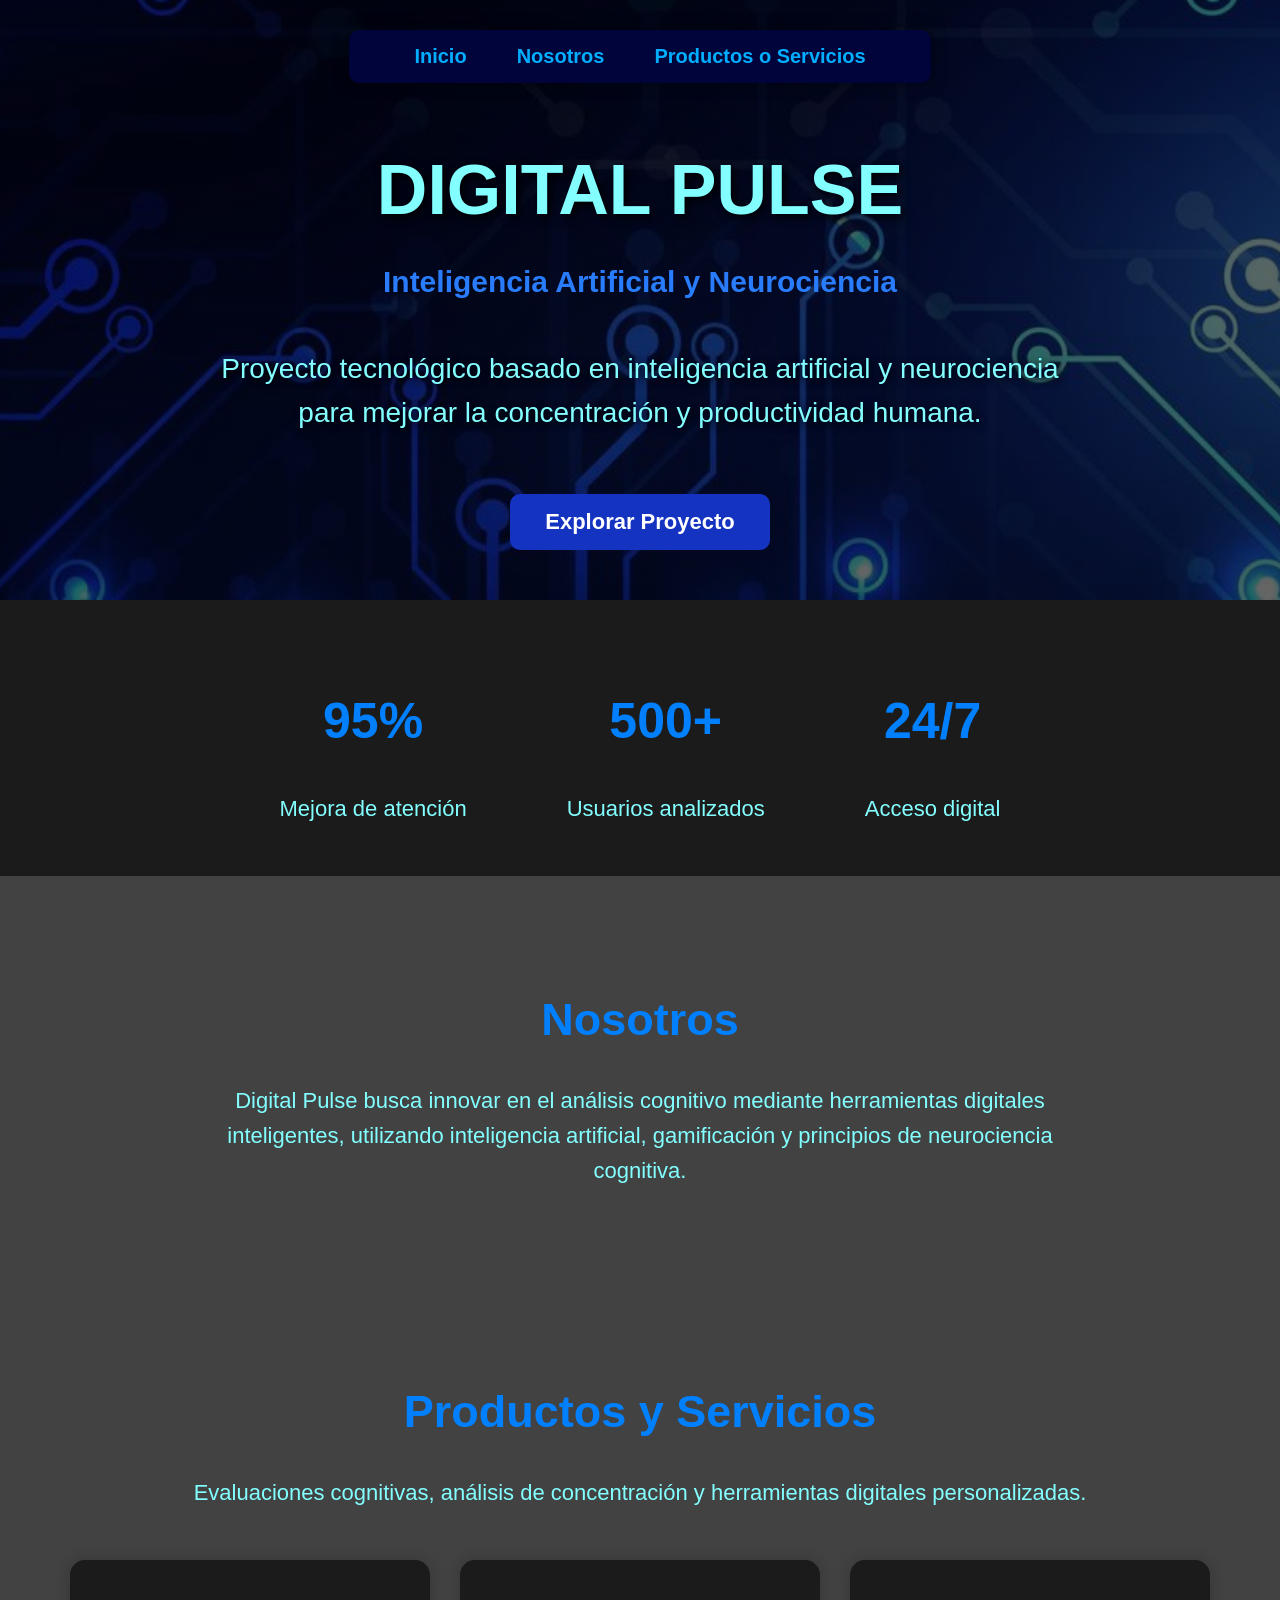
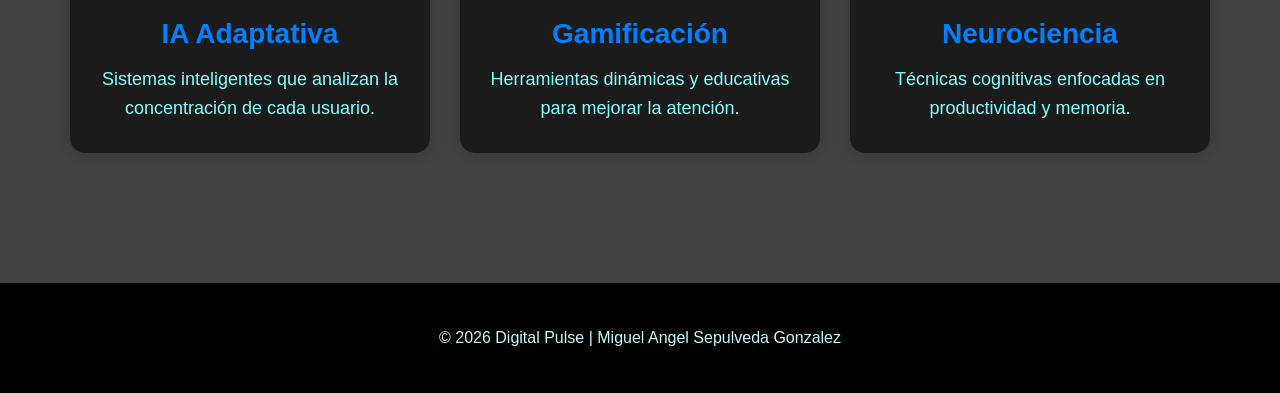
==== index.html @ 1dbd26b4 "Add files via upload" ====
<!DOCTYPE html>
<html lang="es">

<head>

    <meta charset="UTF-8">
    <meta name="viewport" content="width=device-width, initial-scale=1.0">

    <title>Digital Pulse</title>

    <link rel="stylesheet" href="estilos.css">

</head>

<body>


    <header>

        <!--Seccion menu-->

        <nav>

            <ul>

                <li><a href="#inicio">Inicio</a></li>
                <li><a href="#nosotros">Nosotros</a></li>
                <li><a href="#productos">Productos o Servicios</a></li>

            </ul>

        </nav>

        <!--Seccion inicio-->

        <div class="contenido">

            <h1 class="titulo">
                Digital Pulse
            </h1>

            <h2 class="subtitulo">
                Inteligencia Artificial y Neurociencia
            </h2>

            <p>
                Proyecto tecnológico basado en inteligencia artificial y neurociencia
                para mejorar la concentración y productividad humana.
            </p>

            <a href="#" class="boton">
                Explorar Proyecto
            </a>

        </div>

    </header>

    <!--Seccion estadisticas-->

    <section class="estadisticas">

        <div>
            <h2>95%</h2>
            <p>Mejora de atención</p>
        </div>

        <div>
            <h2>500+</h2>
            <p>Usuarios analizados</p>
        </div>

        <div>
            <h2>24/7</h2>
            <p>Acceso digital</p>
        </div>

    </section>

    <!--Seccion nosotros-->

    <section id="nosotros">

        <h2>Nosotros</h2>

        <p>
            Digital Pulse busca innovar en el análisis cognitivo mediante herramientas
            digitales inteligentes, utilizando inteligencia artificial, gamificación y
            principios de neurociencia cognitiva.
        </p>

    </section>

    <section id="productos">

        <h2>Productos y Servicios</h2>

        <p>
            Evaluaciones cognitivas, análisis de concentración y herramientas digitales
            personalizadas.
        </p>

        <!--Seccion cuadros-->

        <div class="tarjetas">

            <div class="card">

                <h3>IA Adaptativa</h3>

                <p>
                    Sistemas inteligentes que analizan la concentración de cada usuario.
                </p>

            </div>

            <div class="card">

                <h3>Gamificación</h3>

                <p>
                    Herramientas dinámicas y educativas para mejorar la atención.
                </p>

            </div>

            <div class="card">

                <h3>Neurociencia</h3>

                <p>
                    Técnicas cognitivas enfocadas en productividad y memoria.
                </p>

            </div>

        </div>

    </section>

    <!--Seccion pie de la pagina-->

    <footer>

        <p>
            © 2026 Digital Pulse | Miguel Angel Sepulveda Gonzalez
        </p>

    </footer>

</body>

</html>
---- estilos.css ----
/*Afecta toda la pagina*/

html{
    scroll-behavior:smooth;
}

body{
    margin:0;
    font-family: Arial, sans-serif;
    background:#424242;
}

/*El menu*/

nav{
    background:rgb(0, 4, 59);

    padding:15px 40px;

    border-radius:10px;

    box-shadow:0px 0px 15px rgba(0,0,0,0.5);
}

nav ul{
    list-style:none;

    display:flex;

    justify-content:center;

    margin:0;
    padding:0;
}

nav ul li{
    margin:0 25px;
}

nav ul li a{
    color:rgb(0, 174, 255);

    text-decoration:none;

    font-size:20px;
    font-weight:bold;
}

nav ul li a:hover{
    color:#0051ff;
}

/*Inicio*/

header{

    background:
    linear-gradient(rgba(0,0,0,0.6), rgba(0,0,0,0.6)),
    url("banner.jpg");

    background-size:cover;
    background-position:center;

    height:600px;

    color:rgb(131, 255, 255);

    display:flex;

    flex-direction:column;

    justify-content:center;

    align-items:center;

    text-align:center;
}

/*contenido*/

.contenido{

    max-width:900px;

    padding:20px;

    display:flex;

    flex-direction:column;

    align-items:center;

    justify-content:center;
}

/*titulo*/

.titulo{

    font-size:70px;

    margin-bottom:10px;

    text-transform:uppercase;

    text-shadow:3px 3px 10px black;
}

/*subtitulo*/

.subtitulo{

    font-size:30px;

    margin-bottom:20px;

    color:rgb(41, 125, 252);
}

/*texto del inicio*/

header p{

    font-size:28px;

    line-height:1.6;

    max-width:900px;

    text-shadow:2px 2px 8px black;
}

/*boton*/

.boton{

    margin-top:30px;

    display:inline-block;

    padding:15px 35px;

    background:#1333c0;

    color:rgb(255, 255, 255);

    text-decoration:none;

    font-size:22px;

    font-weight:bold;

    border-radius:10px;

    transition:0.3s;
}

.boton:hover{

    background:#0080ff;

    transform:scale(1.05);
}

/*estadisticas*/

.estadisticas{

    background:#1b1b1b;

    color:rgb(0, 255, 255);

    display:flex;

    justify-content:center;

    gap:100px;

    padding:50px;

    text-align:center;
}

.estadisticas h2{

    font-size:50px;

    color:#0080ff;
}

/*secciones*/

section{

    padding:80px 50px;

    text-align:center;
}

section h2{

    font-size:45px;

    color:#0080ff;
}

section p{

    font-size:22px;

    color:rgb(131, 255, 255);

    max-width:900px;

    margin:auto;

    line-height:1.6;
}

/*cuadros*/

.tarjetas{

    display:flex;

    justify-content:center;

    gap:30px;

    flex-wrap:wrap;

    margin-top:50px;
}

.card{

    background:#1b1b1b;

    width:300px;

    padding:30px;

    border-radius:15px;

    box-shadow:0px 0px 15px rgba(0,0,0,0.2);

    transition:0.3s;
}

.card:hover{

    transform:translateY(-10px);
}

.card h3{

    color:#0080ff;

    margin-bottom:15px;

    font-size:28px;
}

.card p{

    font-size:18px;
}

/*pie de la pagina*/

footer{

    background:black;

    color:rgb(194, 255, 255);

    text-align:center;

    padding:30px;

    margin-top:50px;
}
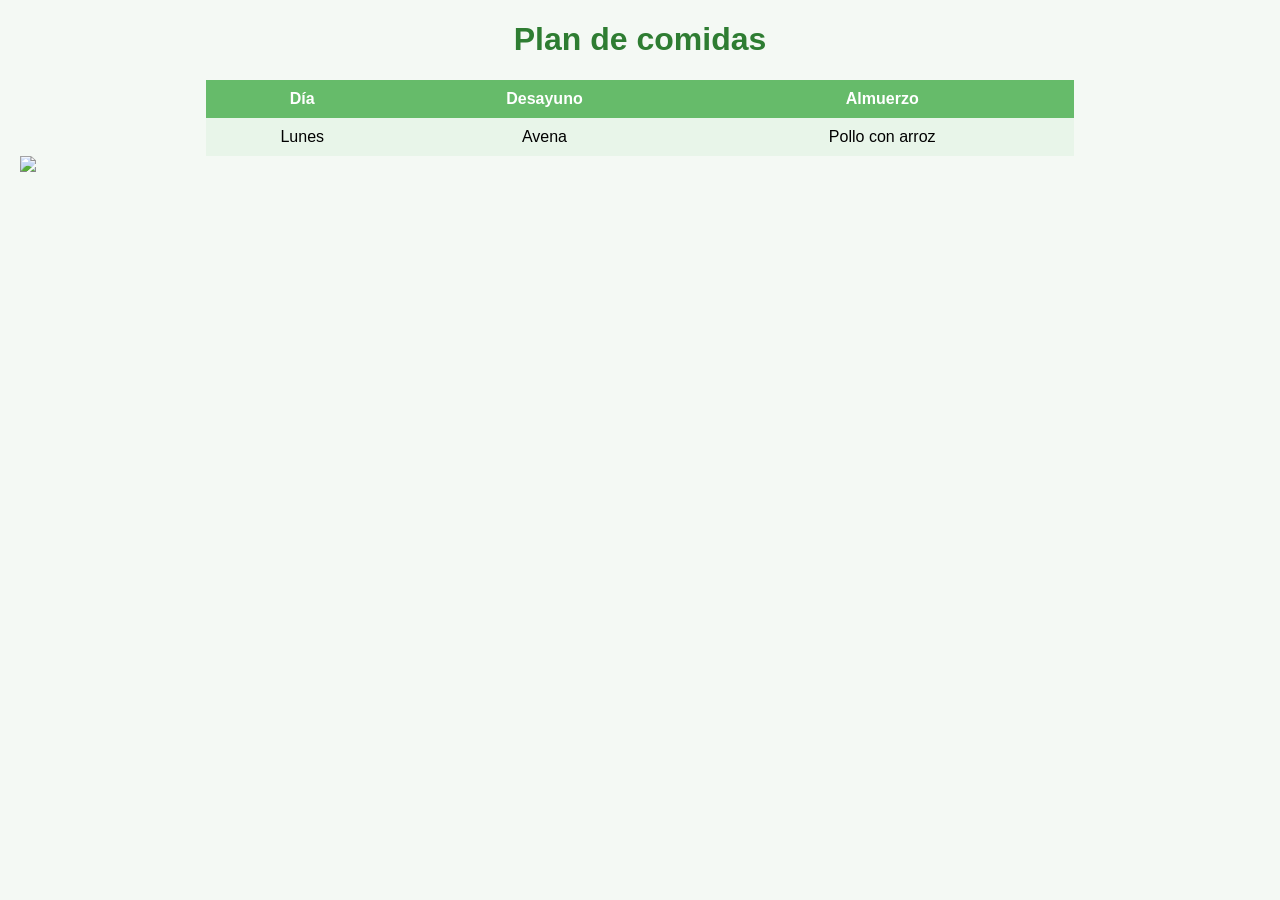
==== commit 3c230d3c: "Add files via upload" ====
--- a/index.html
+++ b/index.html
@@ -1,153 +1,75 @@
 <!DOCTYPE html>
 <html lang="es">
+<head>
+<meta charset="UTF-8">
+<title>Alimentación saludable</title>
+ 
+    <style>
+        body {
+            font-family: Arial, sans-serif;
+            background-color: #f4f9f4;
+            margin: 20px;
+        }
+ 
+        h1 {
+            color: #2e7d32;
+            text-align: center;
+        }
+ 
+        table {
+            width: 70%;
+            margin: auto;
+            border-collapse: collapse;
+            background-color: #ffffff;
+        }
+ 
+        th {
+            background-color: #66bb6a;
+            color: white;
+            padding: 10px;
+            text-align: center;
+        }
+ 
+        td {
+            padding: 10px;
+            text-align: center;
+        }
+ 
+        tr:nth-child(even) {
+            background-color: #e8f5e9;
+        }
+ 
+        tr:hover {
+            background-color: #c8e6c9;
+        }
+.imagen-avena.png {
+    display: block;
+    margin: 30px auto;
+    width: 400px;
+    border-radius: 15px;
+    box-shadow: 0 4px 8px rgba(0, 0, 0, 0.2);
+}
+</style>
+</head>
+ 
+<body>
+ 
+    <h1>Plan de comidas</h1>
+ 
+    <table>
+<tr>
+<th>Día</th>
+<th>Desayuno</th>
+<th>Almuerzo</th>
+</tr>
+ 
+        <tr>
+<td>Lunes</td>
+<td>Avena</td>
+<td>Pollo con arroz</td>
+</tr>
+</table>
 
-<head>
-
-    <meta charset="UTF-8">
-    <meta name="viewport" content="width=device-width, initial-scale=1.0">
-
-    <title>Digital Pulse</title>
-
-    <link rel="stylesheet" href="estilos.css">
-
-</head>
-
-<body>
-
-
-    <header>
-
-        <!--Seccion menu-->
-
-        <nav>
-
-            <ul>
-
-                <li><a href="#inicio">Inicio</a></li>
-                <li><a href="#nosotros">Nosotros</a></li>
-                <li><a href="#productos">Productos o Servicios</a></li>
-
-            </ul>
-
-        </nav>
-
-        <!--Seccion inicio-->
-
-        <div class="contenido">
-
-            <h1 class="titulo">
-                Digital Pulse
-            </h1>
-
-            <h2 class="subtitulo">
-                Inteligencia Artificial y Neurociencia
-            </h2>
-
-            <p>
-                Proyecto tecnológico basado en inteligencia artificial y neurociencia
-                para mejorar la concentración y productividad humana.
-            </p>
-
-            <a href="#" class="boton">
-                Explorar Proyecto
-            </a>
-
-        </div>
-
-    </header>
-
-    <!--Seccion estadisticas-->
-
-    <section class="estadisticas">
-
-        <div>
-            <h2>95%</h2>
-            <p>Mejora de atención</p>
-        </div>
-
-        <div>
-            <h2>500+</h2>
-            <p>Usuarios analizados</p>
-        </div>
-
-        <div>
-            <h2>24/7</h2>
-            <p>Acceso digital</p>
-        </div>
-
-    </section>
-
-    <!--Seccion nosotros-->
-
-    <section id="nosotros">
-
-        <h2>Nosotros</h2>
-
-        <p>
-            Digital Pulse busca innovar en el análisis cognitivo mediante herramientas
-            digitales inteligentes, utilizando inteligencia artificial, gamificación y
-            principios de neurociencia cognitiva.
-        </p>
-
-    </section>
-
-    <section id="productos">
-
-        <h2>Productos y Servicios</h2>
-
-        <p>
-            Evaluaciones cognitivas, análisis de concentración y herramientas digitales
-            personalizadas.
-        </p>
-
-        <!--Seccion cuadros-->
-
-        <div class="tarjetas">
-
-            <div class="card">
-
-                <h3>IA Adaptativa</h3>
-
-                <p>
-                    Sistemas inteligentes que analizan la concentración de cada usuario.
-                </p>
-
-            </div>
-
-            <div class="card">
-
-                <h3>Gamificación</h3>
-
-                <p>
-                    Herramientas dinámicas y educativas para mejorar la atención.
-                </p>
-
-            </div>
-
-            <div class="card">
-
-                <h3>Neurociencia</h3>
-
-                <p>
-                    Técnicas cognitivas enfocadas en productividad y memoria.
-                </p>
-
-            </div>
-
-        </div>
-
-    </section>
-
-    <!--Seccion pie de la pagina-->
-
-    <footer>
-
-        <p>
-            © 2026 Digital Pulse | Miguel Angel Sepulveda Gonzalez
-        </p>
-
-    </footer>
-
+<img src="Avena.png" style="display:block; margin:auto;">
 </body>
-
 </html>
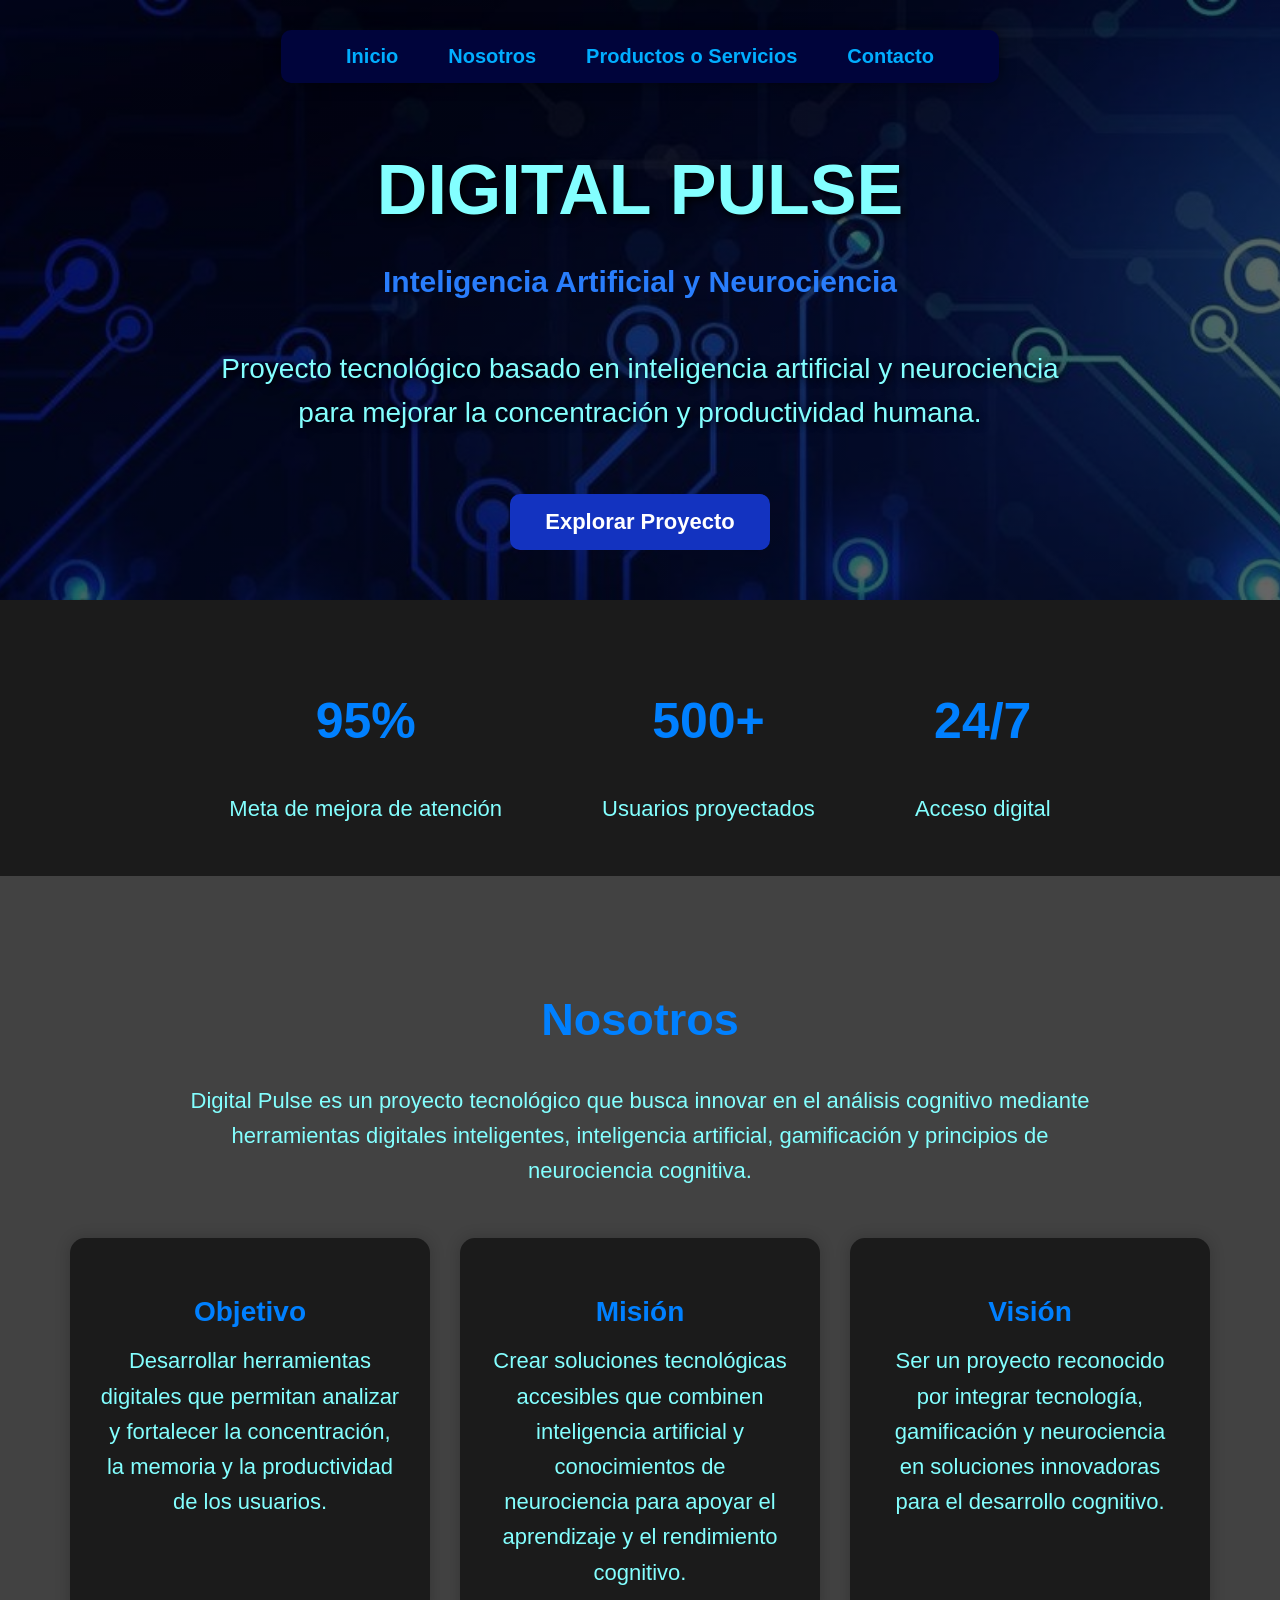
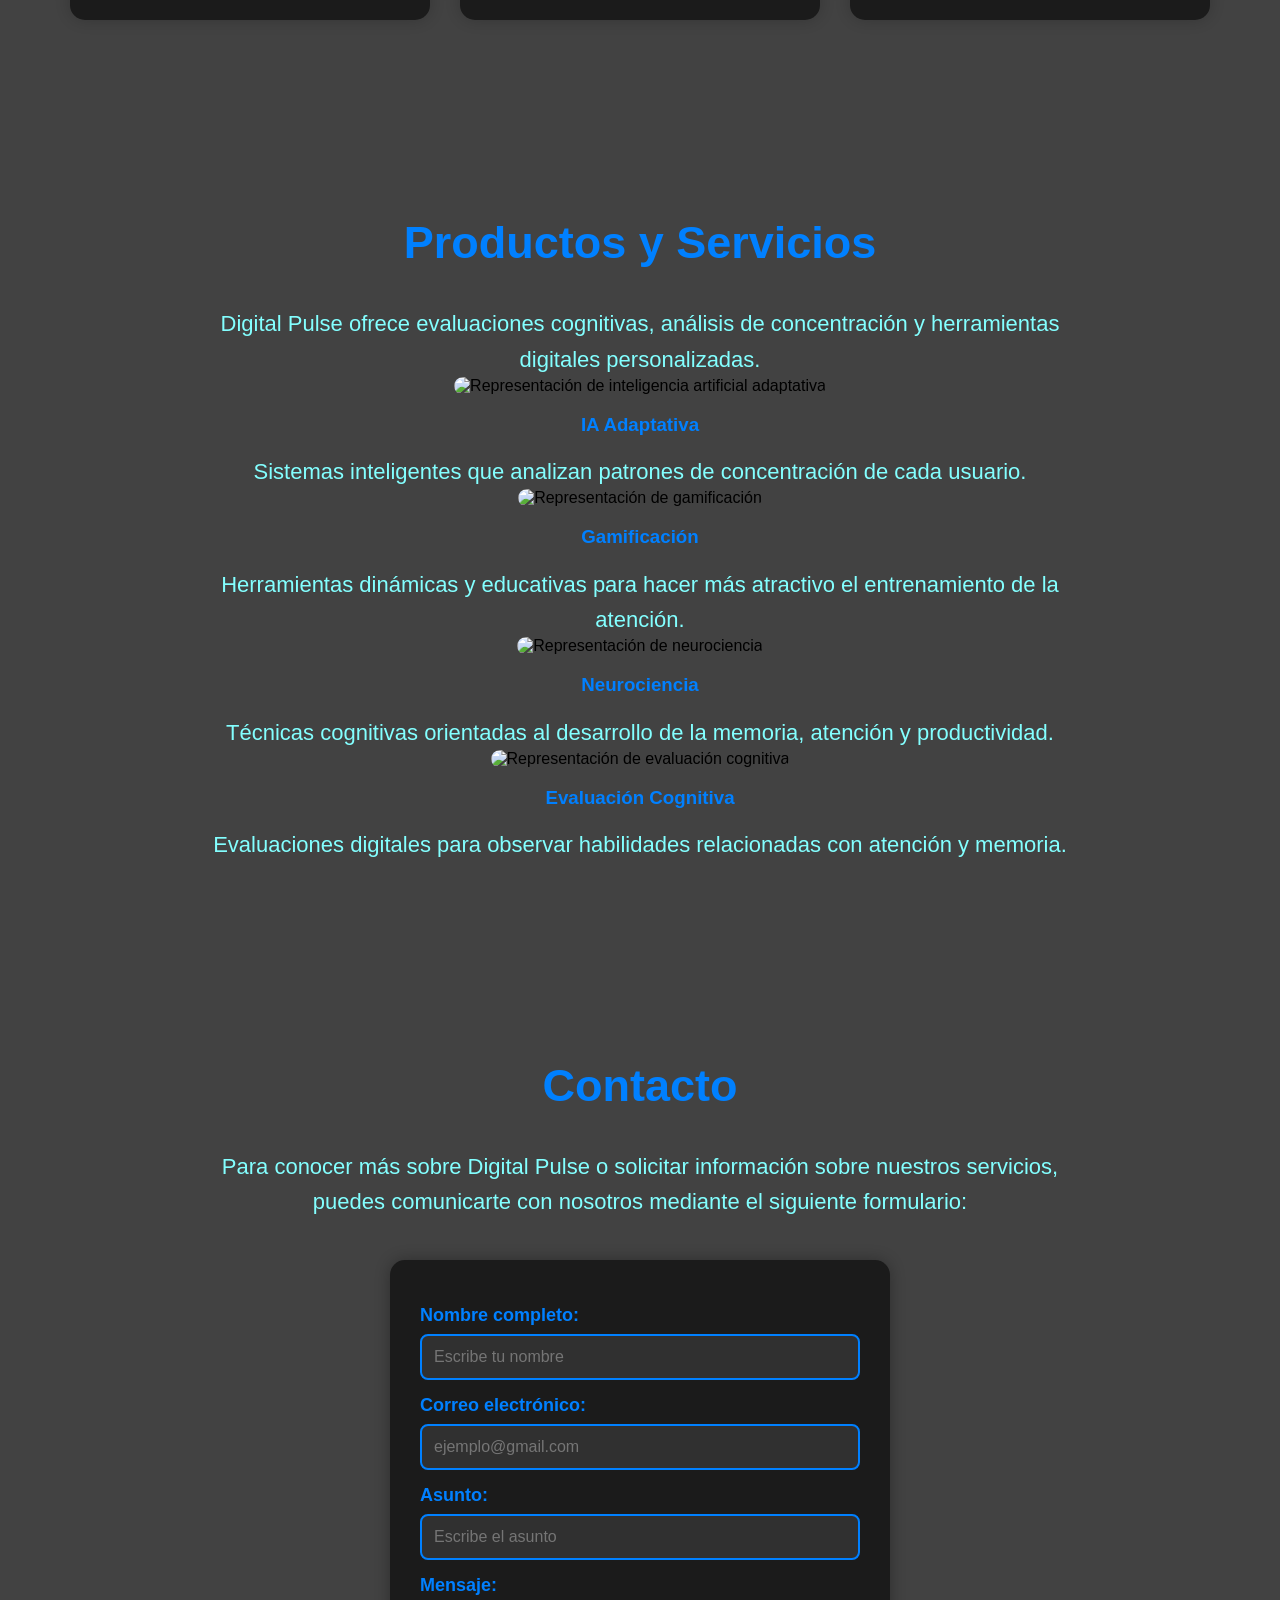
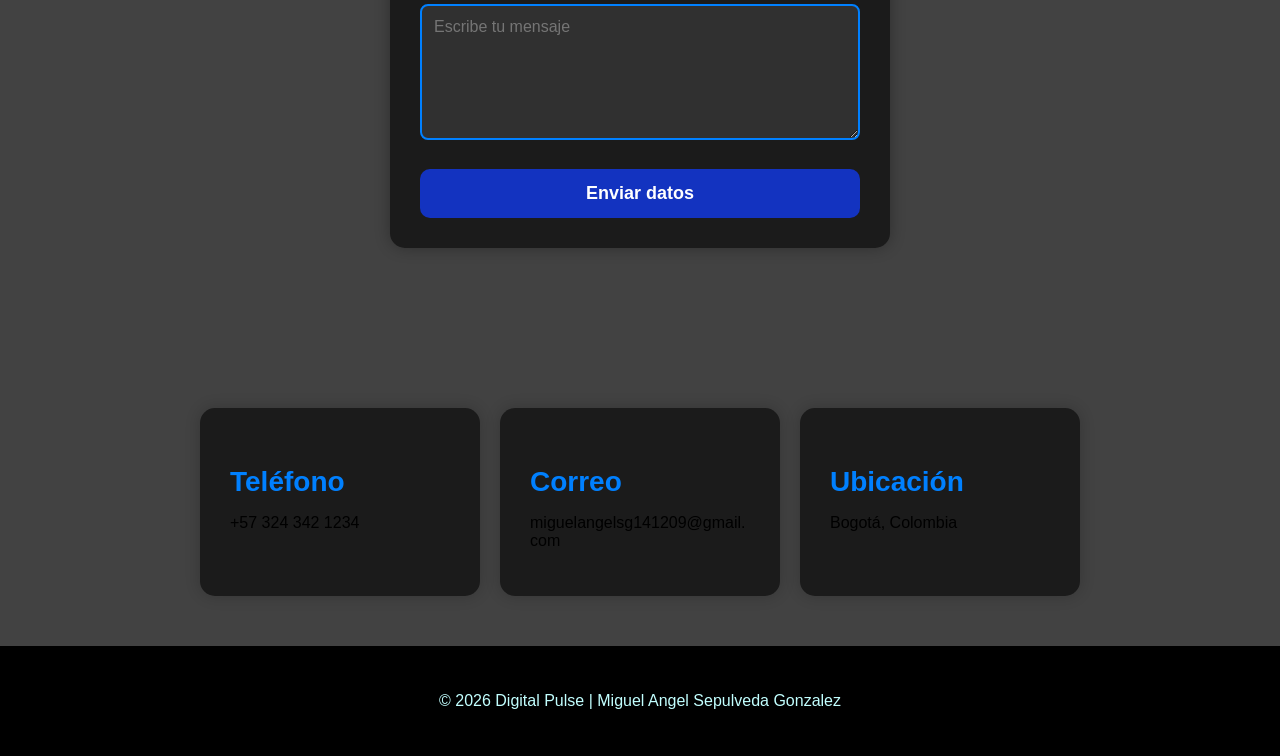
==== commit 252293a9: "Add files via upload" ====
--- a/index.html
+++ b/index.html
@@ -1,75 +1,413 @@
 <!DOCTYPE html>
 <html lang="es">
+
 <head>
-<meta charset="UTF-8">
-<title>Alimentación saludable</title>
- 
-    <style>
-        body {
-            font-family: Arial, sans-serif;
-            background-color: #f4f9f4;
-            margin: 20px;
-        }
- 
-        h1 {
-            color: #2e7d32;
-            text-align: center;
-        }
- 
-        table {
-            width: 70%;
-            margin: auto;
-            border-collapse: collapse;
-            background-color: #ffffff;
-        }
- 
-        th {
-            background-color: #66bb6a;
-            color: white;
-            padding: 10px;
-            text-align: center;
-        }
- 
-        td {
-            padding: 10px;
-            text-align: center;
-        }
- 
-        tr:nth-child(even) {
-            background-color: #e8f5e9;
-        }
- 
-        tr:hover {
-            background-color: #c8e6c9;
-        }
-.imagen-avena.png {
-    display: block;
-    margin: 30px auto;
-    width: 400px;
-    border-radius: 15px;
-    box-shadow: 0 4px 8px rgba(0, 0, 0, 0.2);
-}
-</style>
+
+    <meta charset="UTF-8">
+
+    <meta name="viewport" content="width=device-width, initial-scale=1.0">
+
+    <title>Digital Pulse</title>
+
+    <link rel="stylesheet" href="estilos.css">
+
 </head>
- 
-<body>
- 
-    <h1>Plan de comidas</h1>
- 
-    <table>
-<tr>
-<th>Día</th>
-<th>Desayuno</th>
-<th>Almuerzo</th>
-</tr>
- 
-        <tr>
-<td>Lunes</td>
-<td>Avena</td>
-<td>Pollo con arroz</td>
-</tr>
-</table>
-
-<img src="Avena.png" style="display:block; margin:auto;">
+
+
+<body id="inicio">
+
+
+    <!--encabezado-->
+
+    <header>
+
+
+        <!--menu-->
+
+        <nav>
+
+            <ul>
+
+                <li>
+                    <a href="#inicio">Inicio</a>
+                </li>
+
+                <li>
+                    <a href="#nosotros">Nosotros</a>
+                </li>
+
+                <li>
+                    <a href="#productos">Productos o Servicios</a>
+                </li>
+
+                <li>
+                    <a href="#contacto">Contacto</a>
+                </li>
+
+            </ul>
+
+        </nav>
+
+
+        <!--inicio-->
+
+        <div class="contenido">
+
+            <h1 class="titulo">
+                Digital Pulse
+            </h1>
+
+            <h2 class="subtitulo">
+                Inteligencia Artificial y Neurociencia
+            </h2>
+
+            <p>
+                Proyecto tecnológico basado en inteligencia artificial
+                y neurociencia para mejorar la concentración
+                y productividad humana.
+            </p>
+
+            <a href="#nosotros" class="boton">
+                Explorar Proyecto
+            </a>
+
+        </div>
+
+
+    </header>
+
+
+
+    <!--contenido principal-->
+
+    <main>
+
+
+        <!--estadisticas-->
+
+        <section class="estadisticas">
+
+            <div>
+
+                <h2>95%</h2>
+
+                <p>
+                    Meta de mejora de atención
+                </p>
+
+            </div>
+
+
+            <div>
+
+                <h2>500+</h2>
+
+                <p>
+                    Usuarios proyectados
+                </p>
+
+            </div>
+
+
+            <div>
+
+                <h2>24/7</h2>
+
+                <p>
+                    Acceso digital
+                </p>
+
+            </div>
+
+        </section>
+
+
+
+        <!--nosotros-->
+
+        <section id="nosotros">
+
+            <h2>
+                Nosotros
+            </h2>
+
+            <p>
+                Digital Pulse es un proyecto tecnológico que busca
+                innovar en el análisis cognitivo mediante herramientas
+                digitales inteligentes, inteligencia artificial,
+                gamificación y principios de neurociencia cognitiva.
+            </p>
+
+
+
+            <!--objetivo, vision y mision-->
+
+            <div class="tarjetas">
+
+
+                <!--objetivo-->
+
+                <article class="card">
+
+                    <h3>
+                        Objetivo
+                    </h3>
+
+                    <p>
+                        Desarrollar herramientas digitales que permitan
+                        analizar y fortalecer la concentración, la memoria
+                        y la productividad de los usuarios.
+                    </p>
+
+                </article>
+
+
+
+                <!--mision-->
+
+                <article class="card">
+
+                    <h3>
+                        Misión
+                    </h3>
+
+                    <p>
+                        Crear soluciones tecnológicas accesibles que
+                        combinen inteligencia artificial y conocimientos
+                        de neurociencia para apoyar el aprendizaje y
+                        el rendimiento cognitivo.
+                    </p>
+
+                </article>
+
+
+
+                <!--vision-->
+
+                <article class="card">
+
+                    <h3>
+                        Visión
+                    </h3>
+
+                    <p>
+                        Ser un proyecto reconocido por integrar tecnología,
+                        gamificación y neurociencia en soluciones innovadoras
+                        para el desarrollo cognitivo.
+                    </p>
+
+                </article>
+
+
+            </div>
+
+        </section>
+
+
+
+        <!--Los producto y servicios-->
+
+        <section id="productos">
+
+            <h2>
+                Productos y Servicios
+            </h2>
+
+            <p>
+                Digital Pulse ofrece evaluaciones cognitivas,
+                análisis de concentración y herramientas digitales
+                personalizadas.
+            </p>
+
+
+
+            <!-- galeria-->
+
+            <div class="galeria">
+
+
+                <!--Producto n1-->
+
+                <article class="producto">
+
+                    <img
+                        src="https://encrypted-tbn0.gstatic.com/images?q=tbn:ANd9GcRsdS_VyNfmCFt8YgIv51lVP5kFF-cPGsOkDdiomEbCP6PkDqzLLJxL6_7q&s=10"
+                        alt="Representación de inteligencia artificial adaptativa"
+                    >
+
+                    <h3>
+                        IA Adaptativa
+                    </h3>
+
+                    <p>
+                        Sistemas inteligentes que analizan patrones
+                        de concentración de cada usuario.
+                    </p>
+
+                </article>
+
+
+
+                <!--producto n2-->
+
+                <article class="producto">
+
+                    <img
+                        src="https://cerebrocurioso.com.ar/wp-content/uploads/2022/12/que-es-la-gamificacion.jpg"
+                        alt="Representación de gamificación"
+                    >
+
+                    <h3>
+                        Gamificación
+                    </h3>
+
+                    <p>
+                        Herramientas dinámicas y educativas para hacer
+                        más atractivo el entrenamiento de la atención.
+                    </p>
+
+                </article>
+
+
+
+                <!--producto n3-->
+
+                <article class="producto">
+
+                    <img
+                        src="https://encrypted-tbn0.gstatic.com/images?q=tbn:ANd9GcS4yn9VseJVslhlUl06Vrv0Zi6ZRj4G-_XdqxTfRqM1-Q&s=10"
+                        alt="Representación de neurociencia"
+                    >
+
+                    <h3>
+                        Neurociencia
+                    </h3>
+
+                    <p>
+                        Técnicas cognitivas orientadas al desarrollo
+                        de la memoria, atención y productividad.
+                    </p>
+
+                </article>
+
+
+
+                
+
+                <article class="producto">
+
+                    <img
+                        src="https://chile.unir.net/wp-content/uploads/sites/34/2022/07/adult-and-children-hands-holding-brain-with-puzzle-paper-cutout-picture-id1307095708-1.jpg"
+                        alt="Representación de evaluación cognitiva"
+                    >
+
+                    <h3>
+                        Evaluación Cognitiva
+                    </h3>
+
+                    <p>
+                        Evaluaciones digitales para observar habilidades
+                        relacionadas con atención y memoria.
+                    </p>
+
+                </article>
+
+
+            </div>
+
+        </section>
+
+
+
+
+<!-- SECCIÓN CONTACTO -->
+
+<section id="contacto">
+
+    <h2>Contacto</h2>
+
+    <p>
+        Para conocer más sobre Digital Pulse o solicitar
+        información sobre nuestros servicios, puedes
+        comunicarte con nosotros mediante el siguiente formulario:
+    </p>
+
+    <form class="formulario">
+
+        <label for="nombre">Nombre completo:</label>
+        <input type="text" id="nombre" name="nombre" placeholder="Escribe tu nombre" required>
+
+        <label for="correo">Correo electrónico:</label>
+        <input type="email" id="correo" name="correo" placeholder="ejemplo@gmail.com" required>
+
+        <label for="asunto">Asunto:</label>
+        <input type="text" id="asunto" name="asunto" placeholder="Escribe el asunto" required>
+
+        <label for="mensaje">Mensaje:</label>
+        <textarea id="mensaje" name="mensaje" rows="6" placeholder="Escribe tu mensaje" required></textarea>
+
+        <button type="submit">Enviar datos</button>
+
+    </form>
+
+</section>
+
+<div class="contacto">
+
+    <!-- TELÉFONO -->
+    <article class="card">
+
+        <h3>
+            Teléfono
+        </h3>
+
+        <p>
+            +57 324 342 1234
+        </p>
+
+    </article>
+
+
+    <!-- CORREO -->
+    <article class="card">
+
+        <h3>
+            Correo
+        </h3>
+
+        <p>
+            miguelangelsg141209@gmail.com
+        </p>
+
+    </article>
+
+
+    <!-- UBICACIÓN -->
+    <article class="card">
+
+        <h3>
+            Ubicación
+        </h3>
+
+        <p>
+            Bogotá, Colombia
+        </p>
+
+    </article>
+
+</div>
+
+    <!-- FOOTER -->
+
+    <footer>
+
+        <p>
+            © 2026 Digital Pulse | Miguel Angel Sepulveda Gonzalez
+        </p>
+
+    </footer>
+
+
 </body>
+
 </html>
--- a/estilos.css
+++ b/estilos.css
@@ -0,0 +1,371 @@
+/*Afecta toda la pagina*/
+
+html{
+    scroll-behavior:smooth;
+}
+
+body{
+    margin:0;
+    font-family: Arial, sans-serif;
+    background:#424242;
+}
+
+/*El menu*/
+
+nav{
+    background:rgb(0, 4, 59);
+
+    padding:15px 40px;
+
+    border-radius:10px;
+
+    box-shadow:0px 0px 15px rgba(0,0,0,0.5);
+}
+
+nav ul{
+    list-style:none;
+
+    display:flex;
+
+    justify-content:center;
+
+    margin:0;
+    padding:0;
+}
+
+nav ul li{
+    margin:0 25px;
+}
+
+nav ul li a{
+    color:rgb(0, 174, 255);
+
+    text-decoration:none;
+
+    font-size:20px;
+    font-weight:bold;
+}
+
+nav ul li a:hover{
+    color:#0051ff;
+}
+
+/*Inicio*/
+
+header{
+
+    background:
+    linear-gradient(rgba(0,0,0,0.6), rgba(0,0,0,0.6)),
+    url("banner.jpg");
+
+    background-size:cover;
+    background-position:center;
+
+    height:600px;
+
+    color:rgb(131, 255, 255);
+
+    display:flex;
+
+    flex-direction:column;
+
+    justify-content:center;
+
+    align-items:center;
+
+    text-align:center;
+}
+
+/*contenido*/
+
+.contenido{
+
+    max-width:900px;
+
+    padding:20px;
+
+    display:flex;
+
+    flex-direction:column;
+
+    align-items:center;
+
+    justify-content:center;
+}
+
+/*titulo*/
+
+.titulo{
+
+    font-size:70px;
+
+    margin-bottom:10px;
+
+    text-transform:uppercase;
+
+    text-shadow:3px 3px 10px black;
+}
+
+/*subtitulo*/
+
+.subtitulo{
+
+    font-size:30px;
+
+    margin-bottom:20px;
+
+    color:rgb(41, 125, 252);
+}
+
+/*texto del inicio*/
+
+header p{
+
+    font-size:28px;
+
+    line-height:1.6;
+
+    max-width:900px;
+
+    text-shadow:2px 2px 8px black;
+}
+
+/*boton*/
+
+.boton{
+
+    margin-top:30px;
+
+    display:inline-block;
+
+    padding:15px 35px;
+
+    background:#1333c0;
+
+    color:rgb(255, 255, 255);
+
+    text-decoration:none;
+
+    font-size:22px;
+
+    font-weight:bold;
+
+    border-radius:10px;
+
+    transition:0.3s;
+}
+
+.boton:hover{
+
+    background:#0080ff;
+
+    transform:scale(1.05);
+}
+
+/*estadisticas*/
+
+.estadisticas{
+
+    background:#1b1b1b;
+
+    color:rgb(0, 255, 255);
+
+    display:flex;
+
+    justify-content:center;
+
+    gap:100px;
+
+    padding:50px;
+
+    text-align:center;
+}
+
+.estadisticas h2{
+
+    font-size:50px;
+
+    color:#0080ff;
+}
+
+/*secciones*/
+
+section{
+
+    padding:80px 50px;
+
+    text-align:center;
+}
+
+section h2{
+
+    font-size:45px;
+
+    color:#0080ff;
+}
+
+section p{
+
+    font-size:22px;
+
+    color:rgb(131, 255, 255);
+
+    max-width:900px;
+
+    margin:auto;
+
+    line-height:1.6;
+}
+
+/*cuadros*/
+
+.producto img {
+    width: 300px;
+    height: 200px;
+    object-fit: cover;
+    border-radius: 10px;
+}
+
+.tarjetas{
+
+    display:flex;
+
+    justify-content:center;
+
+    gap:30px;
+
+    flex-wrap:wrap;
+
+    margin-top:50px;
+}
+
+.contacto {
+    display: flex;
+    flex-direction: row;
+    justify-content: center;
+    align-items: stretch;
+    gap: 20px;
+    flex-wrap: nowrap;
+    margin-top: 40px;
+    width: 100%;
+    box-sizing: border-box;
+}
+
+.contacto .card {
+    width: 30%;
+    max-width: 280px;
+    min-width: 0;
+    box-sizing: border-box;
+}
+
+.contacto .card p {
+    font-size: 16px;
+    overflow-wrap: anywhere;
+    word-break: break-word;
+}
+
+.card{
+
+    background:#1b1b1b;
+
+    display: inline-flexbox;
+    width:300px;
+
+    padding:30px;
+
+    border-radius:15px;
+
+    box-shadow:0px 0px 15px rgba(0,0,0,0.2);
+
+    transition:0.3s;
+}
+
+.card:hover{
+
+    transform:translateY(-10px);
+}
+
+.card h3{
+
+    color:#0080ff;
+
+    margin-bottom:15px;
+
+    font-size:28px;
+}
+
+/* FORMULARIO */
+
+.formulario {
+    width: 500px;
+    max-width: 90%;
+    margin: 40px auto;
+    padding: 30px;
+    background: #1b1b1b;
+    border-radius: 15px;
+    box-shadow: 0px 0px 15px rgba(0,0,0,0.3);
+    text-align: left;
+    box-sizing: border-box;
+}
+
+.formulario label {
+    display: block;
+    color: #0080ff;
+    font-size: 18px;
+    font-weight: bold;
+    margin-top: 15px;
+    margin-bottom: 8px;
+}
+
+.formulario input,
+.formulario textarea {
+    width: 100%;
+    padding: 12px;
+    box-sizing: border-box;
+    border: 2px solid #0080ff;
+    border-radius: 8px;
+    background: #303030;
+    color: white;
+    font-size: 16px;
+    font-family: Arial, sans-serif;
+}
+
+.formulario textarea {
+    resize: vertical;
+}
+
+.formulario button {
+    width: 100%;
+    margin-top: 25px;
+    padding: 14px;
+    background: #1333c0;
+    color: white;
+    border: none;
+    border-radius: 10px;
+    font-size: 18px;
+    font-weight: bold;
+    cursor: pointer;
+}
+
+.formulario button:hover {
+    background: #0080ff;
+}
+
+/*pie de la pagina*/
+
+footer{
+
+    background:black;
+
+    color:rgb(194, 255, 255);
+
+    text-align:center;
+
+    padding:30px;
+
+    margin-top:50px;
+}
+
+h3{
+    color: #0080ff;
+}
